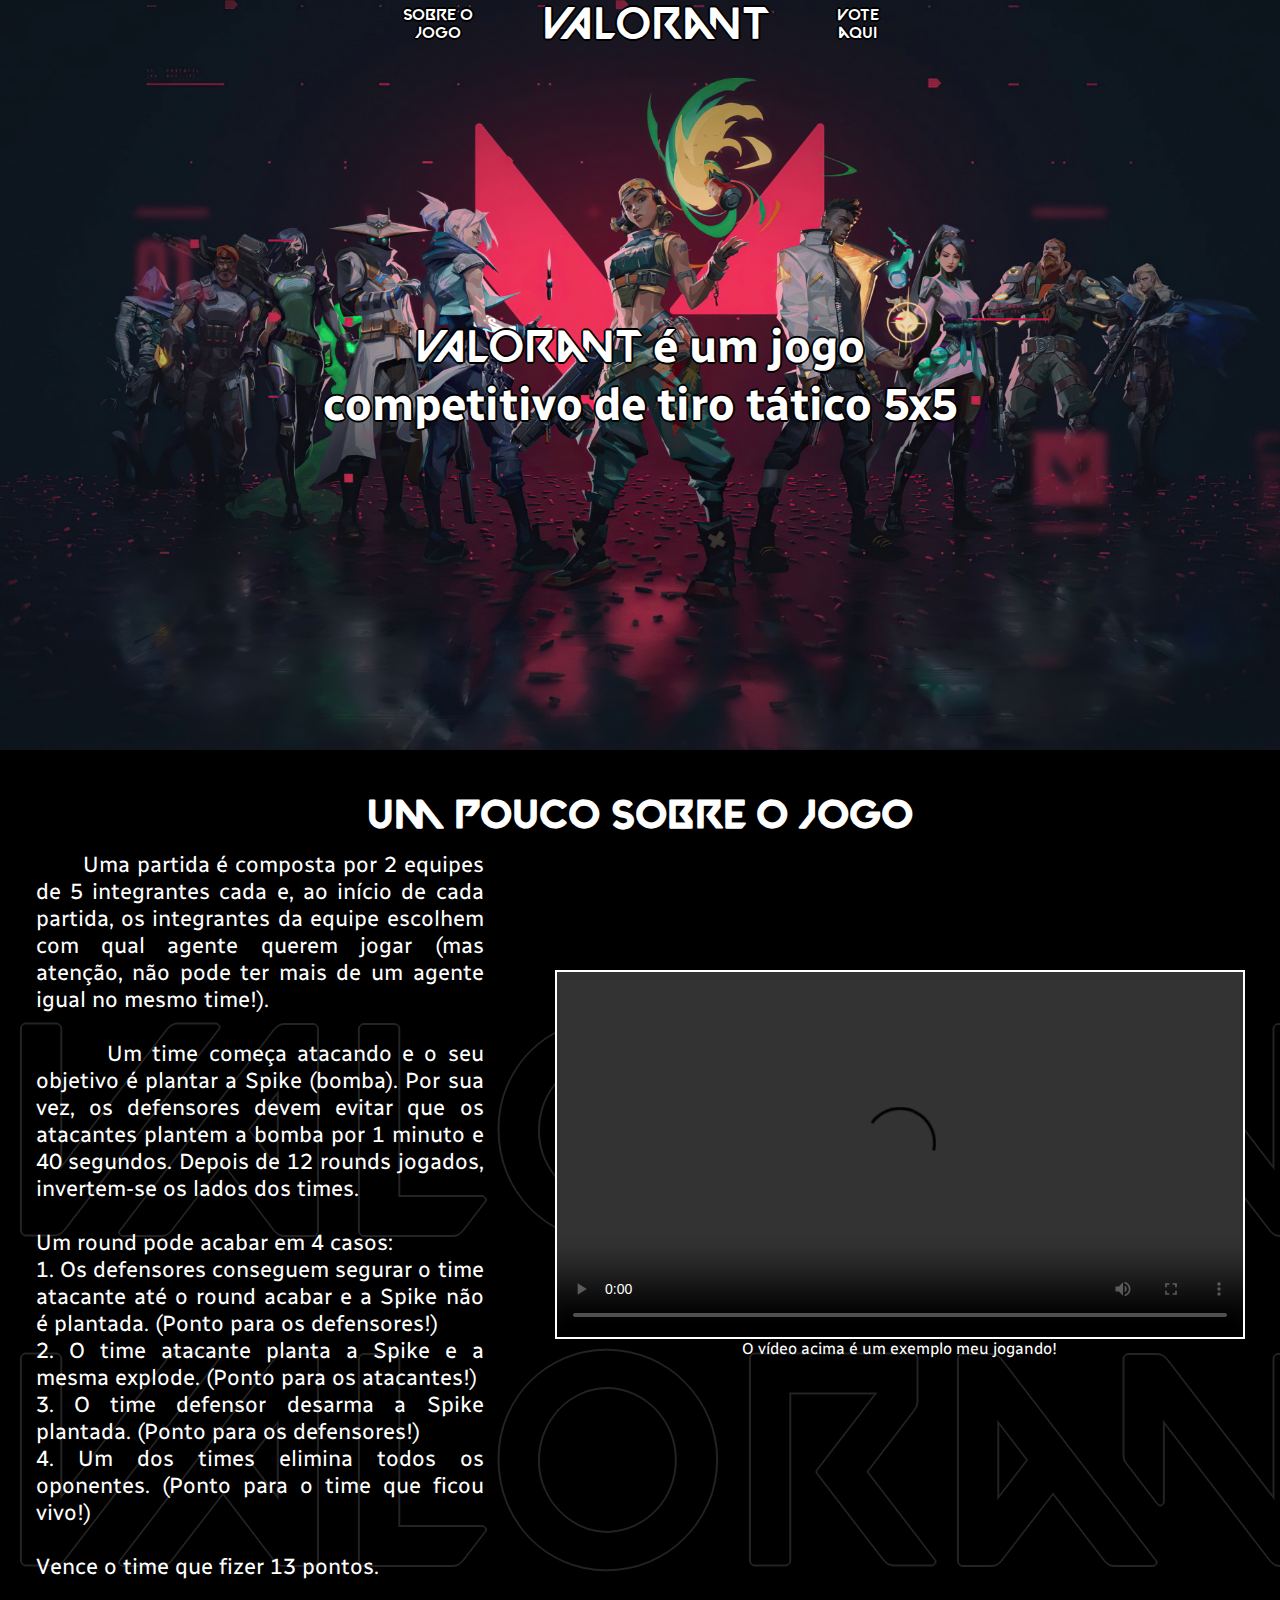
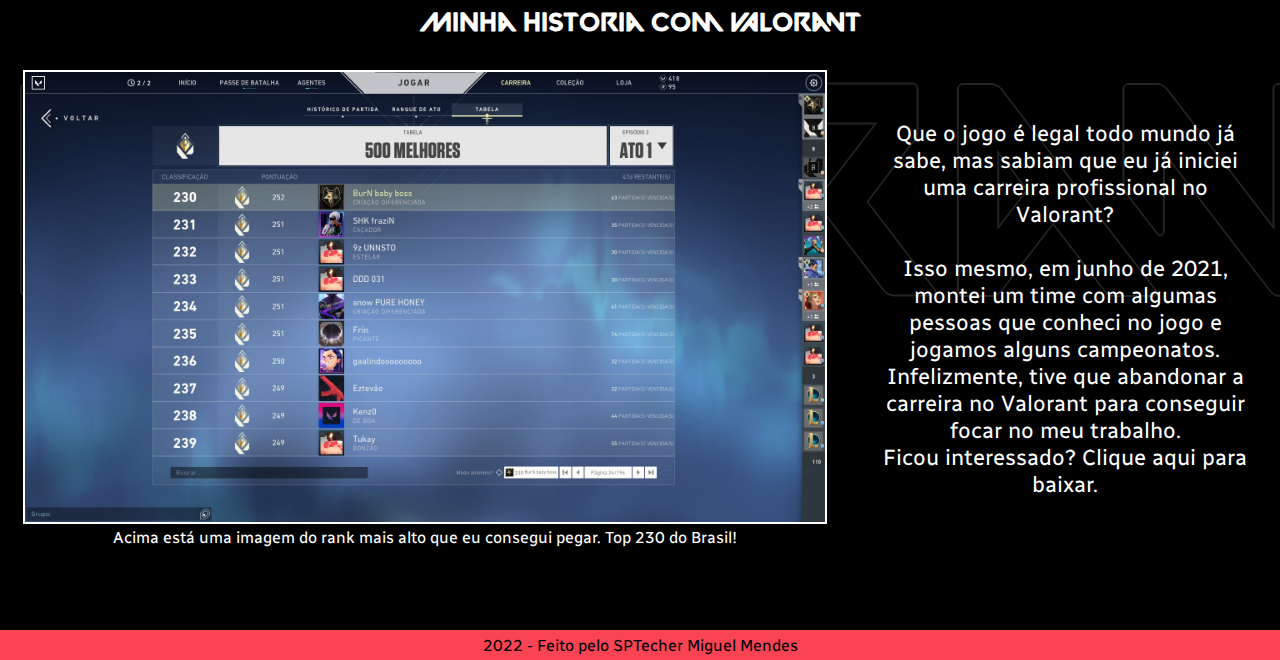
==== site/public/index.html @ ad55f5cf "Conexão com banco de dados para cadastro funcionando" ====
<!DOCTYPE html>
<html lang="en">
  <head>
    <meta charset="UTF-8" />
    <meta http-equiv="X-UA-Compatible" content="IE=edge" />
    <meta name="viewport" content="width=device-width, initial-scale=1.0" />
    <title>Projeto do Miguel</title>
    <link rel="stylesheet" href="style.css" />
    <link rel="icon" type="image/png" href="imagens/valorant-favicon.png" />
  </head>
  <body>
    <header>
      <div class="container_header">
        <a href="#sobre" class="item_lista">Sobre o jogo</a>
        <a href="index.html" class="icon_val">vALORaNT</a>
        <a href="escolha.html" class="item_lista">vote aqui</a>
      </div>
    </header>
    <div class="banner">
      <div class="container_banner">
        <h1>
          <span class="text_valo">vALORaNT</span> é um jogo competitivo de tiro
          tático 5x5
        </h1>
      </div>
    </div>
    <div class="sobre_o_jogo" id="sobre">
      <div class="fundo_val">
        <span class="fundo">vALORaNT</span>
        <span class="fundo">vALORaNT</span>
        <span class="fundo">vALORaNT</span>
      </div>
      <div class="container1">
        <h1>Um pouco sobre o jogo</h1>
      </div>
      <div class="container2">
        <div class="explicacao_jogo">
          <p>
            &nbsp;&nbsp;&nbsp;&nbsp;&nbsp;&nbsp;&nbsp;Uma partida é composta por
            2 equipes de 5 integrantes cada e, ao início de cada partida, os
            integrantes da equipe escolhem com qual agente querem jogar (mas
            atenção, não pode ter mais de um agente igual no mesmo time!).
          </p>
          <br />
          <p>
            &nbsp;&nbsp;&nbsp;&nbsp;&nbsp;&nbsp;&nbsp;Um time começa atacando e
            o seu objetivo é plantar a Spike (bomba). Por sua vez, os defensores
            devem evitar que os atacantes plantem a bomba por 1 minuto e 40
            segundos. Depois de 12 rounds jogados, invertem-se os lados dos
            times.
          </p>
          <br />
          <p>
            Um round pode acabar em 4 casos:
            <br />
            1. Os defensores conseguem segurar o time atacante até o round
            acabar e a Spike não é plantada. (Ponto para os defensores!)
            <br />
            2. O time atacante planta a Spike e a mesma explode. (Ponto para os
            atacantes!)
            <br />
            3. O time defensor desarma a Spike plantada. (Ponto para os
            defensores!)
            <br />
            4. Um dos times elimina todos os oponentes. (Ponto para o time que
            ficou vivo!)
          </p>
          <br />
          <p>Vence o time que fizer 13 pontos.</p>
        </div>
        <div class="video_highlight">
          <video src="videos/5k sem reload.mp4" controls loop>
            <script>
              document.getElementsByTagName("video")[0].volume = 0.3;
            </script>
          </video>
          <p>O vídeo acima é um exemplo meu jogando!</p>
        </div>
      </div>
      <div class="sobre_mim">
        <h1>Minha historia com vALORaNT</h1>
        <div class="container">
          <div class="div_textos">
            <p>
              Que o jogo é legal todo mundo já sabe, mas sabiam que eu já
              iniciei uma carreira profissional no Valorant?
            </p>
            <br />
            <p>
              Isso mesmo, em junho de 2021, montei um time com algumas pessoas
              que conheci no jogo e jogamos alguns campeonatos. Infelizmente,
              tive que abandonar a carreira no Valorant para conseguir focar no
              meu trabalho.
              <br>
              Ficou interessado? Clique <a href="https://playvalorant.com/" target="_blank">aqui</a> para baixar.
            </p>
          </div>
          <div class="div_top230">
            <img src="imagens/top230.jfif" class="img_top230" />
            <p>
              Acima está uma imagem do rank mais alto que eu consegui
              pegar. Top 230 do Brasil!
            </p>
          </div>
        </div>
      </div>
    </div>
    <div id="div_escolha_agentes"></div>
    <footer>
      <span>2022 - Feito pelo SPTecher Miguel Mendes</span>
    </footer>
  </body>
</html>
---- site/public/style.css ----
/* Globais */
@font-face {
  font-family: "VALORANT";
  src: url(fonts/Valorant_Font.ttf);
}

@font-face {
  font-family: "Radio_canada";
  src: url(fonts/Radio_Canada/RadioCanada-VariableFont_wdth\,wght.ttf);
}

html {
  scroll-behavior: smooth;
}

body {
  margin: 0;
  padding: 0;
  font-family: "Radio_canada";
}

h1 {
  margin: 0;
}

p {
  margin: 0;
  padding: 0;
}

/* width */
::-webkit-scrollbar {
  width: 5px;
  background-color: black;
}

/* Handle */
::-webkit-scrollbar-thumb {
  background: #fa4454;
}

/* Header */
header {
  display: flex;
  justify-content: center;
  background-color: #00000000;
  position: absolute;
  z-index: 3;
  width: 100%;
  height: 50px;
  /* border-bottom: #fa4454 2px solid; */
}

.container_header {
  width: 40%;
  display: flex;
  justify-content: space-evenly;
  align-items: center;
  text-align: center;
}

.container_header a {
  text-decoration: none;
  font-family: "VALORANT";
  text-shadow: 2px 0 0 #000, -2px 0 0 #000, 0 2px 0 #000, 0 -2px 0 #000,
    1px 1px #000, -1px -1px 0 #000, 1px -1px 0 #000, -1px 1px 0 #000;
}

.icon_val {
  font-family: "VALORANT";
  font-size: 45px;
  margin: 10px 50px;
  padding: 0;
  color: white;
  padding-top: 7px;
}

.icon_val:hover {
  color: #fa4454;
}

.item_lista {
  color: white;
}

.item_lista:hover {
  color: #fa4454;
}

/* Banner */
.banner {
  background-image: url("imagens/banner3.jpg");
  background-size: cover;
  background-position: center;
  height: 750px;
  display: flex;
  align-items: center;
  justify-content: center;
}

.container_banner {
  width: 50%;
  display: flex;
  justify-content: center;
}

.container_banner h1 {
  color: white;
  font-size: 45px;
  text-align: center;
  text-shadow: 2px 0 0 #000, -2px 0 0 #000, 0 2px 0 #000, 0 -2px 0 #000,
    1px 1px #000, -1px -1px 0 #000, 1px -1px 0 #000, -1px 1px 0 #000;
}

.text_valo {
  font-family: "VALORANT";
  font-weight: normal;
}

/* sobre o jogo */

.sobre_o_jogo {
  height: 1400px;
  background-color: #000;
  display: flex;
  flex-direction: column;
  position: relative;
  padding-bottom: 80px;
}

.sobre_o_jogo .fundo_val {
  position: absolute;
  height: 100%;
  z-index: 1;
  display: flex;
  flex-direction: column;
  justify-content: center;
}

.sobre_o_jogo .fundo_val .fundo {
  font-family: "VALORANT";
  font-size: 300px;
  color: black;
  text-shadow: 2px 0 0 #232323, -2px 0 0 #232323, 0 2px 0 #232323,
    0 -2px 0 #232323, 1px 1px #232323, -1px -1px 0 #232323, 1px -1px 0 #232323,
    -1px 1px 0 #232323;
}

.sobre_o_jogo .fundo2 {
  font-family: "VALORANT";
  font-size: 300px;
  color: black;
  position: absolute;
  bottom: 0;
  z-index: 1;
  text-shadow: 2px 0 0 #232323, -2px 0 0 #232323, 0 2px 0 #232323,
    0 -2px 0 #232323, 1px 1px #232323, -1px -1px 0 #232323, 1px -1px 0 #232323,
    -1px 1px 0 #232323;
}

.sobre_o_jogo h1 {
  color: white;
  font-family: "VALORANT";
  padding-top: 20px;
  font-size: 40px;
}

.sobre_o_jogo .container1 {
  display: flex;
  justify-content: center;
  align-items: flex-end;
  width: 100%;
  height: 90px;
  /* border: 1px solid purple; */
  z-index: 3;
}

.sobre_o_jogo .container2 {
  width: 100%;
  display: flex;
  justify-content: space-around;
  /* border: 1px solid yellow; */
  height: 750px;
  z-index: 3;
}

.sobre_o_jogo .explicacao_jogo {
  width: 35%;
  /* border: 1px solid white; */
  font-size: 22px;
  color: white;
  text-align: justify;
  display: flex;
  flex-direction: column;
  justify-content: center;
}

.sobre_o_jogo .video_highlight {
  width: 690px;
  height: 388px;
  color: white;
  text-align: center;
  margin: 130px 0;
  display: flex;
  flex-direction: column;
  justify-content: center;
}

.video_highlight video {
  height: 100%;
  cursor: pointer;
  border: 2px solid white;
}

.sobre_mim {
  color: white;
  z-index: 3;
}

.sobre_mim .container {
  display: flex;
  flex-direction: row-reverse;
  justify-content: space-around;
}

.sobre_mim .container .div_textos {
  width: 30%;
  font-size: 22px;
  text-align: center;
  display: flex;
  flex-direction: column;
  justify-content: center;
}

.div_textos a{
    text-decoration: none;
    color: white;
}

.div_textos a:hover{
    color: #f73243;
}

.sobre_mim h1 {
  font-size: 26px;
  text-align: center;
  margin-bottom: 30px;
}

.div_top230 {
  text-align: center;
}

.img_top230 {
  border: 2px white solid;
  width: 800px;
}

/* Escolha seu agente */
body {
  background-size: cover;
  background-position: center;
  background-repeat: no-repeat;
}

.alert {
  width: 700px;
  height: 400px;
  background-color: whitesmoke;
  border: 3px solid #f73243;
  color: #f73243;
  border-radius: 10px;
  position: absolute;
  top: 50%;
  left: 50%;
  transform: translate(-50%, -50%);
  font-size: 40px;
  display: flex;
  flex-direction: column;
  justify-content: center;
  align-items: center;
  visibility: hidden;
  z-index: 1;
}

.alert a {
  margin-top: 50px;
  height: 50px;
  background-color: #f73243;
  color: white;
  height: 60px;
  width: 200px;
  display: flex;
  justify-content: center;
  align-items: center;
  text-decoration: none;
  border-radius: 15px;
}

.alert a:hover {
  transition: 0.5s;
  width: 225px;
}

.container_select {
  display: flex;
  justify-content: flex-end;
}

.select_mapas {
  margin: 50px 16px 0 0;
  padding: 12px;
  background-color: black;
  border-radius: 0 10px 0 10px;
  font-size: 16px;
  color: white;
  /* text-shadow: 1px 0 0 white, -1px 0 0 white, 0 1px 0 white, 0 -1px 0 white, 1px 1px white, -1px -1px 0 white, 1px -1px 0 white, -1px 1px 0 white; */
}

.select_mapas select {
  background-color: black;
  border: 2px solid white;
  color: white;
  border-radius: 10px;
  text-align: center;
  font-size: 12px;
}

.container_mais_votados {
  display: flex;
}

.mais_votados {
  height: 224px;
  width: 350px;
  background-color: #00000073;
  margin-left: 12px;
  display: flex;
  flex-direction: column;
  justify-content: center;
  color: white;
  border-radius: 5px;
}

.mais_votados h1 {
  font-size: 20px;
  text-align: center;
}

.mais_votados div {
  display: flex;
  align-items: center;
}

.mais_votados div h2 {
  font-size: 36px;
}

.primeiro_lugar {
  height: 100px;
  /* border: 1px solid yellow; */
}

.segundo_lugar {
  height: 50px;
  /* border: 1px solid purple; */
}

.terceiro_lugar {
  height: 50px;
  /* border: 1px solid red; */
}

.selecionar_agentes {
  height: 400px;
  display: flex;
  flex-direction: column;
  justify-content: end;
}

.info_agentes {
  height: 100px;
  width: 40%;
  padding-left: 12px;
  font-family: "VALORANT";
  color: white;
  text-shadow: 2px 0 0 #000, -2px 0 0 #000, 0 2px 0 #000, 0 -2px 0 #000,
    1px 1px #000, -1px -1px 0 #000, 1px -1px 0 #000, -1px 1px 0 #000;
  /* border: 1px solid yellow; */
}

.info_agentes p {
  font-family: "Radio_canada";
}

.info_agentes span {
  font-family: "Radio_canada";
}

.btn_confirmar {
  width: 150px;
  height: 50px;
  border: 2px solid black;
  border-radius: 5px;
  color: white;
  background-color: black;
  font-size: 24px;
  margin: 0 auto 20px;
  font-weight: 600;
}

.btn_confirmar:hover {
  background-color: #f73243;
  cursor: pointer;
  font-size: 24px;
  margin: 0 auto 20px;
  font-weight: 600;
}

.agente {
  width: 70px;
  height: 70px;
  background-color: transparent;
  cursor: pointer;
  border-radius: 5px;
}

.agente:focus {
  border: 3px solid rgb(247, 50, 67);
}

.agente:hover {
  border: 3px solid #fa4454;
}

.div_agentes {
  width: 100%;
  height: 120px;
  display: flex;
  justify-content: space-evenly;
  align-items: center;
}

.agente_selecionado {
  position: absolute;
  top: 30%;
  right: 370px;
  transform: translateY(-30%);
  /* border: 1px solid yellow; */
  height: 450px;
  width: 300px;
}

.agente_selecionado img {
  max-width: 100%;
}

footer {
  background-color: #fa4454;
  height: 30px;
  display: flex;
  justify-content: center;
  align-items: center;
}
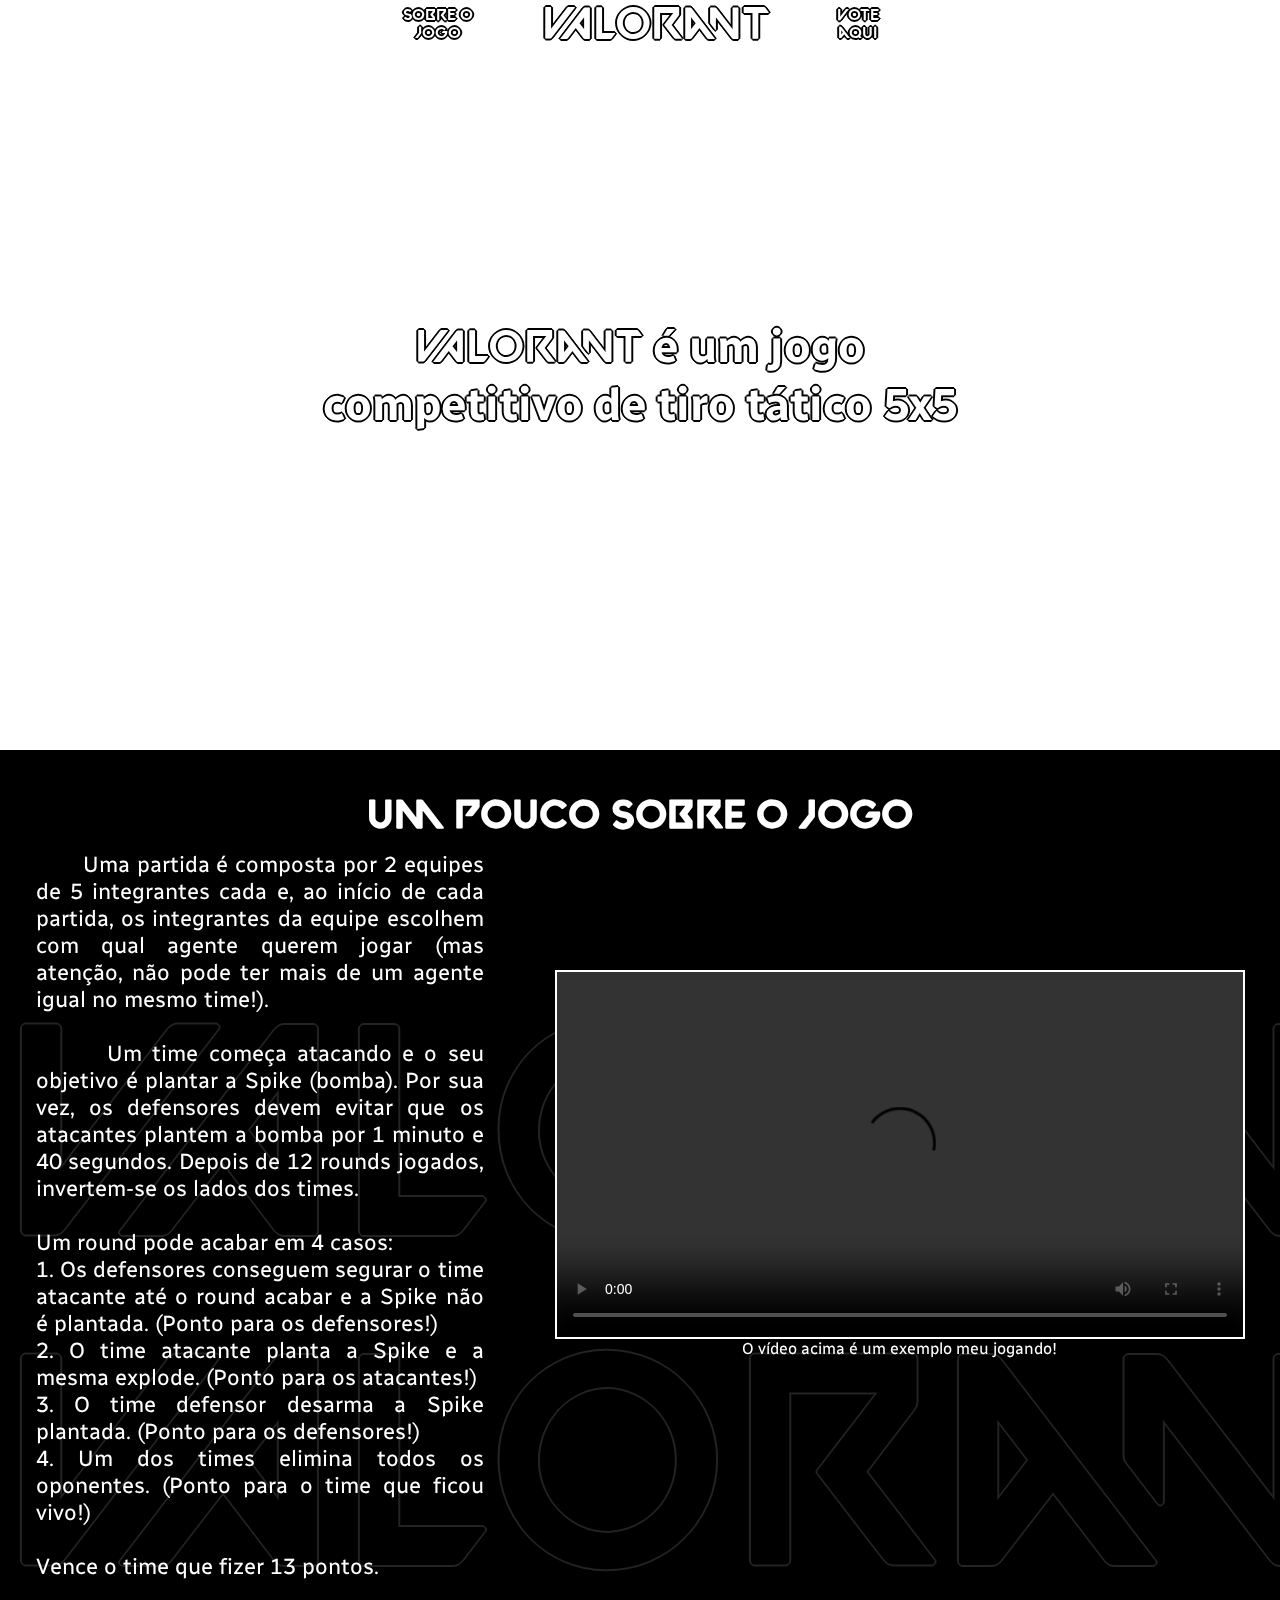
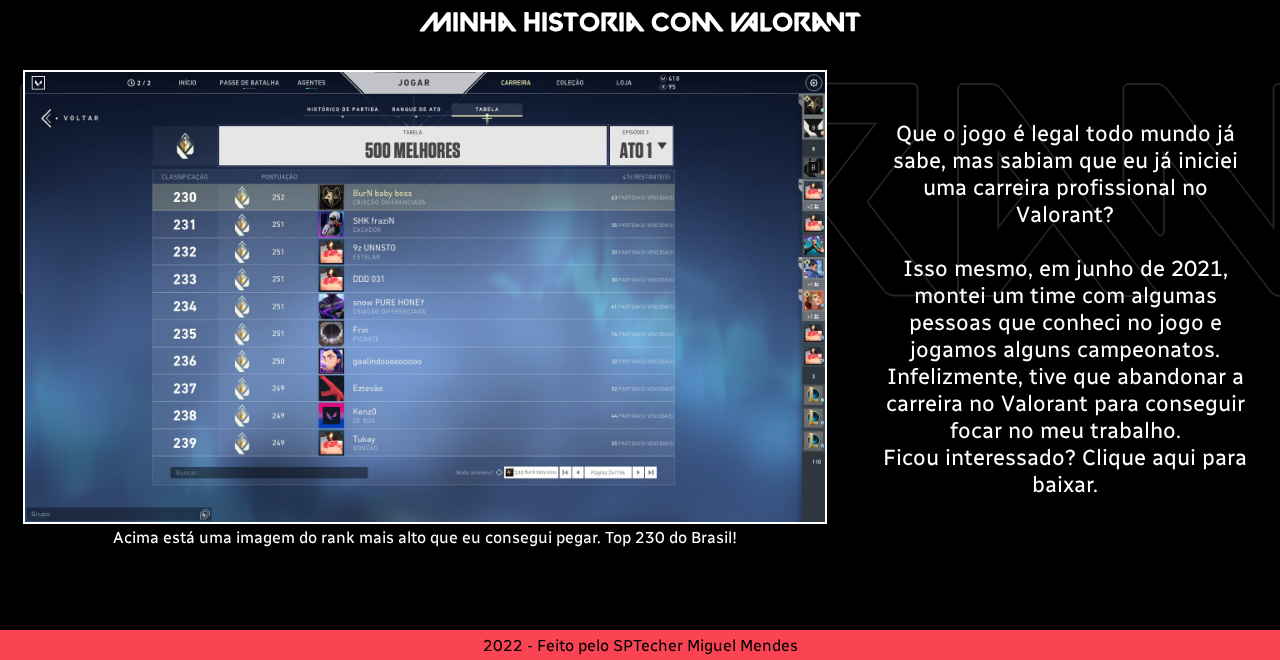
==== commit e9ba05a9: "Alteração do vídeo de BG da página inicial" ====
--- a/site/public/index.html
+++ b/site/public/index.html
@@ -17,6 +17,9 @@
       </div>
     </header>
     <div class="banner">
+      <video autoplay muted loop id="videoBG">
+        <source src="videos/1080p.mp4" type="video/mp4">
+      </video>
       <div class="container_banner">
         <h1>
           <span class="text_valo">vALORaNT</span> é um jogo competitivo de tiro
--- a/site/public/style.css
+++ b/site/public/style.css
@@ -89,13 +89,22 @@
 
 /* Banner */
 .banner {
-  background-image: url("imagens/banner3.jpg");
+  /* background-image: url("imagens/banner3.jpg");
   background-size: cover;
-  background-position: center;
+  background-position: center; */
   height: 750px;
   display: flex;
   align-items: center;
   justify-content: center;
+}
+
+#videoBG{
+  position: fixed;
+  right: 0;
+  top: 0;
+  min-width: 100%;
+  min-height: 100%;
+  z-index: -1;
 }
 
 .container_banner {
@@ -265,8 +274,8 @@
 
 .alert {
   width: 700px;
-  height: 400px;
-  background-color: whitesmoke;
+  height: 200px;
+  background-color: black;
   border: 3px solid #f73243;
   color: #f73243;
   border-radius: 10px;
@@ -286,7 +295,7 @@
 .alert a {
   margin-top: 50px;
   height: 50px;
-  background-color: #f73243;
+  background-color: #fa4454;
   color: white;
   height: 60px;
   width: 200px;
@@ -298,8 +307,7 @@
 }
 
 .alert a:hover {
-  transition: 0.5s;
-  width: 225px;
+  background-color: #f73243;
 }
 
 .container_select {
@@ -333,7 +341,7 @@
 .mais_votados {
   height: 224px;
   width: 350px;
-  background-color: #00000073;
+  background-color: #000000c1;
   margin-left: 12px;
   display: flex;
   flex-direction: column;
@@ -343,7 +351,7 @@
 }
 
 .mais_votados h1 {
-  font-size: 20px;
+  font-size: 28px;
   text-align: center;
 }
 
@@ -358,17 +366,47 @@
 
 .primeiro_lugar {
   height: 100px;
+  font-size: 36px;
+  font-weight: 600;
+  background-image: linear-gradient(
+	to right,
+	#f6e27a 0,
+    #cb9b51 22%, 
+	#f6e27a 45%,
+	#f6f2c0 50%,
+	#f6e27a 55%,
+	#cb9b51 78%,
+	#f6e27a 100%
+	);
+   color:transparent;
+   -webkit-background-clip:text;
   /* border: 1px solid yellow; */
 }
+
 
 .segundo_lugar {
   height: 50px;
   /* border: 1px solid purple; */
+  font-size: 24px;
+  background:linear-gradient(#262626,#c9c9c9,#262626);
+  -webkit-background-clip: text;
+  color:transparent;
+  font-weight: 600;
 }
 
 .terceiro_lugar {
   height: 50px;
   /* border: 1px solid red; */
+  font-size: 24px;
+  font-weight: 600;
+  background:linear-gradient(#ff9f3f,#814b15,#de9851);
+  -webkit-background-clip: text;
+  color:transparent;
+}
+
+.primeiro_lugar, .segundo_lugar, .terceiro_lugar{
+    display: flex;
+    justify-content: space-between;
 }
 
 .selecionar_agentes {
@@ -461,4 +499,5 @@
   display: flex;
   justify-content: center;
   align-items: center;
-}
+  z-index: 1;
+}
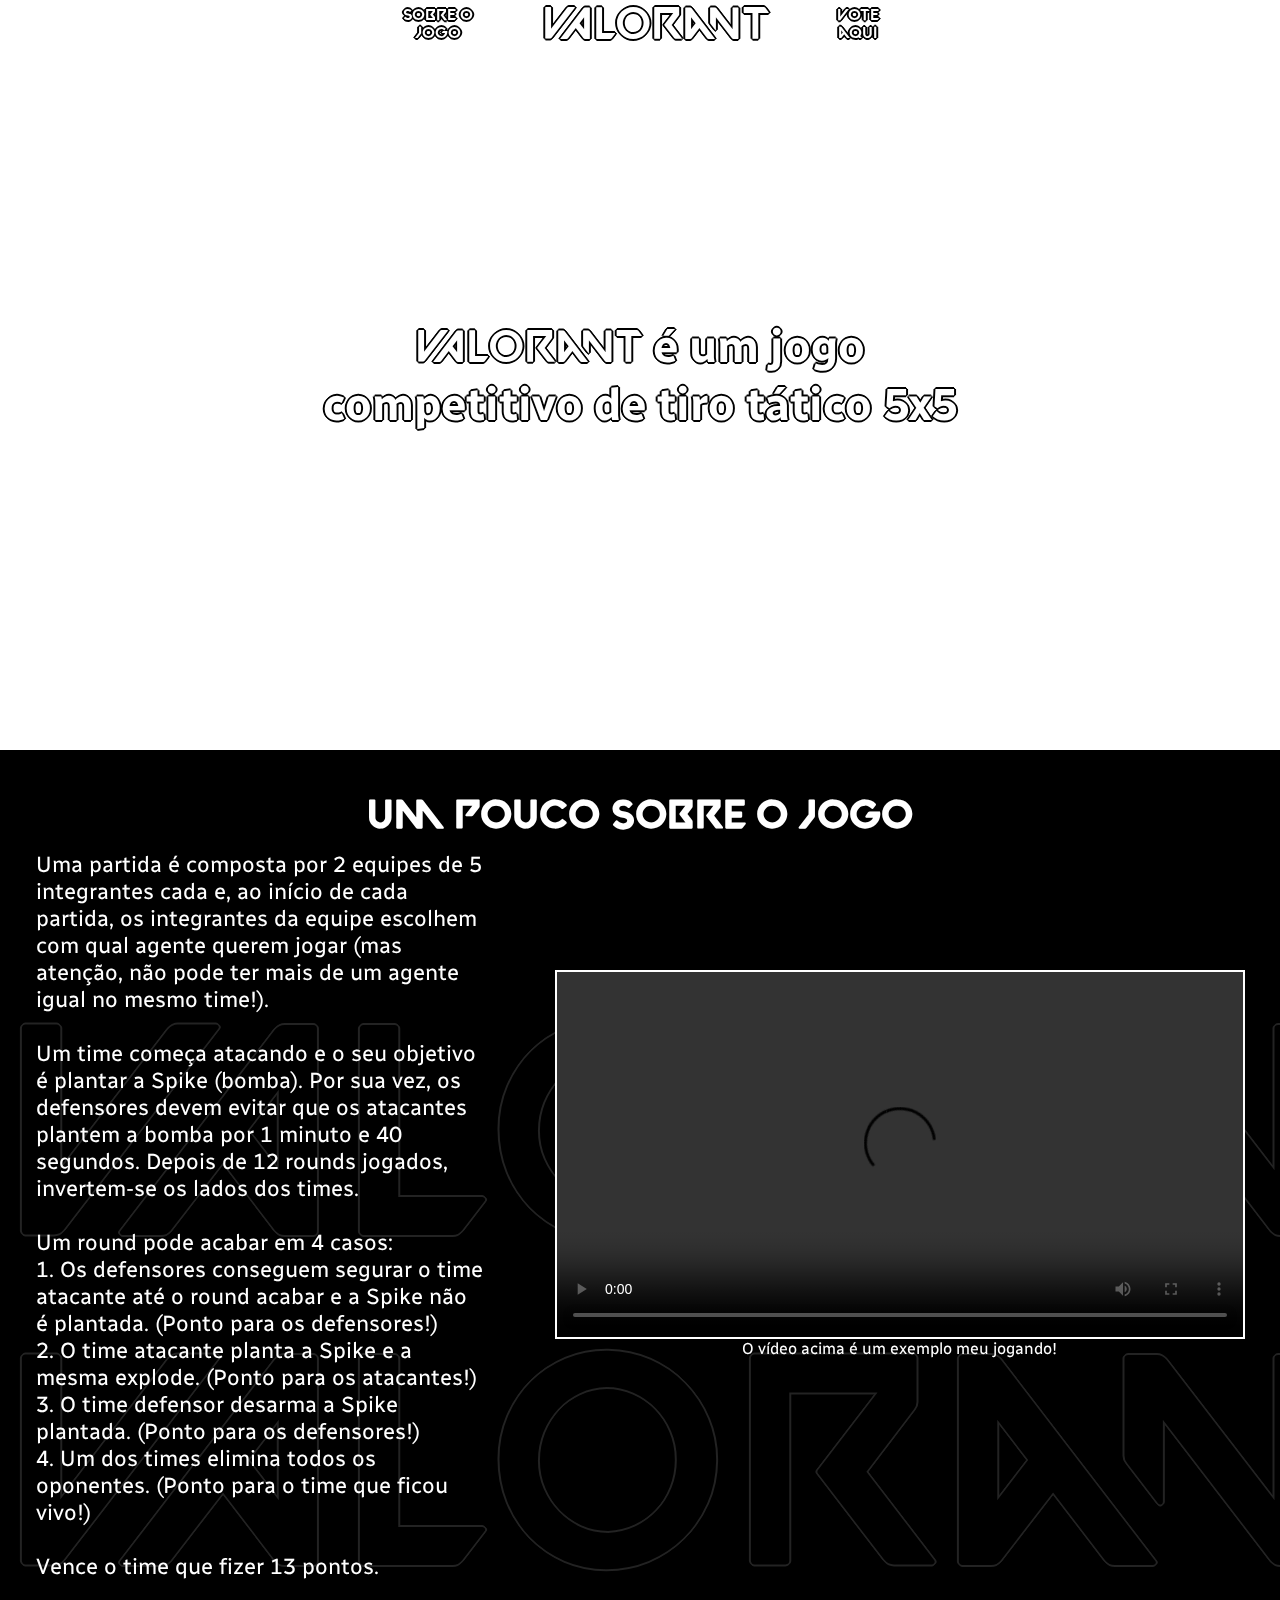
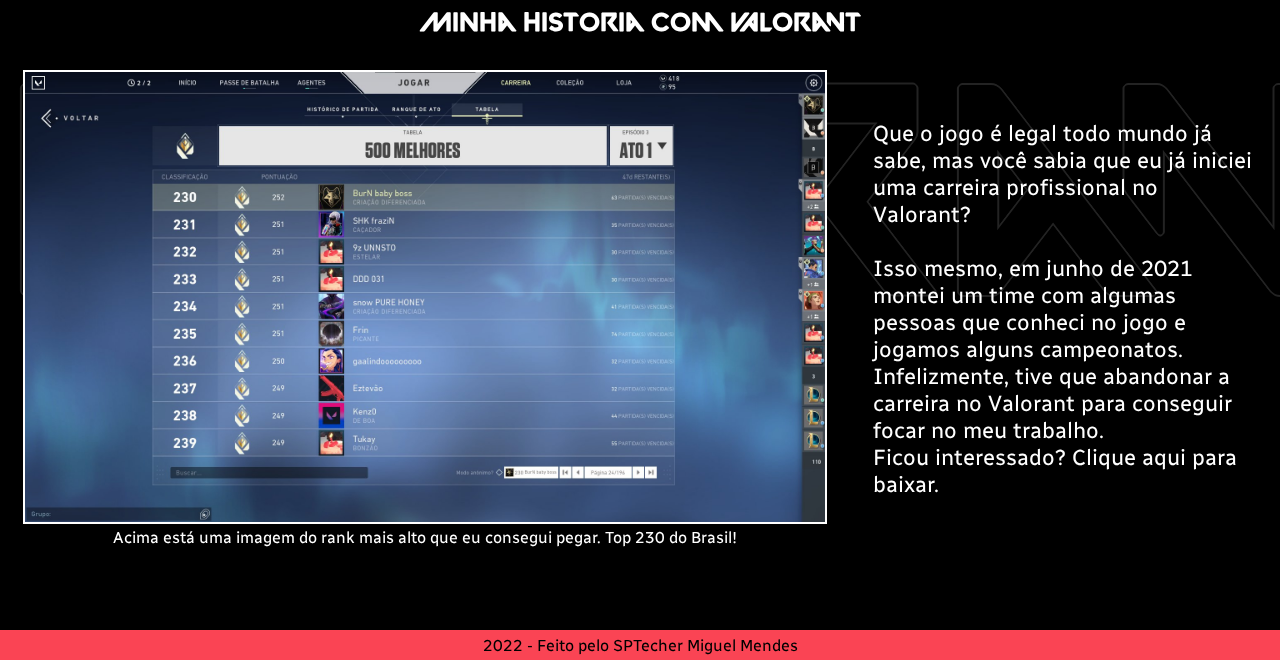
==== commit dd97336d: "Atualizações visuais do site" ====
--- a/site/public/index.html
+++ b/site/public/index.html
@@ -39,14 +39,14 @@
       <div class="container2">
         <div class="explicacao_jogo">
           <p>
-            &nbsp;&nbsp;&nbsp;&nbsp;&nbsp;&nbsp;&nbsp;Uma partida é composta por
+            Uma partida é composta por
             2 equipes de 5 integrantes cada e, ao início de cada partida, os
             integrantes da equipe escolhem com qual agente querem jogar (mas
             atenção, não pode ter mais de um agente igual no mesmo time!).
           </p>
           <br />
           <p>
-            &nbsp;&nbsp;&nbsp;&nbsp;&nbsp;&nbsp;&nbsp;Um time começa atacando e
+            Um time começa atacando e
             o seu objetivo é plantar a Spike (bomba). Por sua vez, os defensores
             devem evitar que os atacantes plantem a bomba por 1 minuto e 40
             segundos. Depois de 12 rounds jogados, invertem-se os lados dos
@@ -85,12 +85,12 @@
         <div class="container">
           <div class="div_textos">
             <p>
-              Que o jogo é legal todo mundo já sabe, mas sabiam que eu já
+              Que o jogo é legal todo mundo já sabe, mas você sabia que eu já
               iniciei uma carreira profissional no Valorant?
             </p>
             <br />
             <p>
-              Isso mesmo, em junho de 2021, montei um time com algumas pessoas
+              Isso mesmo, em junho de 2021 montei um time com algumas pessoas
               que conheci no jogo e jogamos alguns campeonatos. Infelizmente,
               tive que abandonar a carreira no Valorant para conseguir focar no
               meu trabalho.
--- a/site/public/style.css
+++ b/site/public/style.css
@@ -198,7 +198,7 @@
   /* border: 1px solid white; */
   font-size: 22px;
   color: white;
-  text-align: justify;
+  text-align: left;
   display: flex;
   flex-direction: column;
   justify-content: center;
@@ -235,7 +235,7 @@
 .sobre_mim .container .div_textos {
   width: 30%;
   font-size: 22px;
-  text-align: center;
+  text-align: left;
   display: flex;
   flex-direction: column;
   justify-content: center;
@@ -341,13 +341,14 @@
 .mais_votados {
   height: 224px;
   width: 350px;
-  background-color: #000000c1;
+  background-color: #000000be;
   margin-left: 12px;
-  display: flex;
-  flex-direction: column;
-  justify-content: center;
-  color: white;
-  border-radius: 5px;
+  padding: 8px;
+  display: flex;
+  flex-direction: column;
+  justify-content: center;
+  color: white;
+  border-radius: 10px;
 }
 
 .mais_votados h1 {
@@ -358,6 +359,7 @@
 .mais_votados div {
   display: flex;
   align-items: center;
+  padding: 0 5px;
 }
 
 .mais_votados div h2 {
@@ -458,7 +460,8 @@
 .agente {
   width: 70px;
   height: 70px;
-  background-color: transparent;
+  background-color: rgba(255, 255, 255, 0.232);
+  background-size: contain;
   cursor: pointer;
   border-radius: 5px;
 }
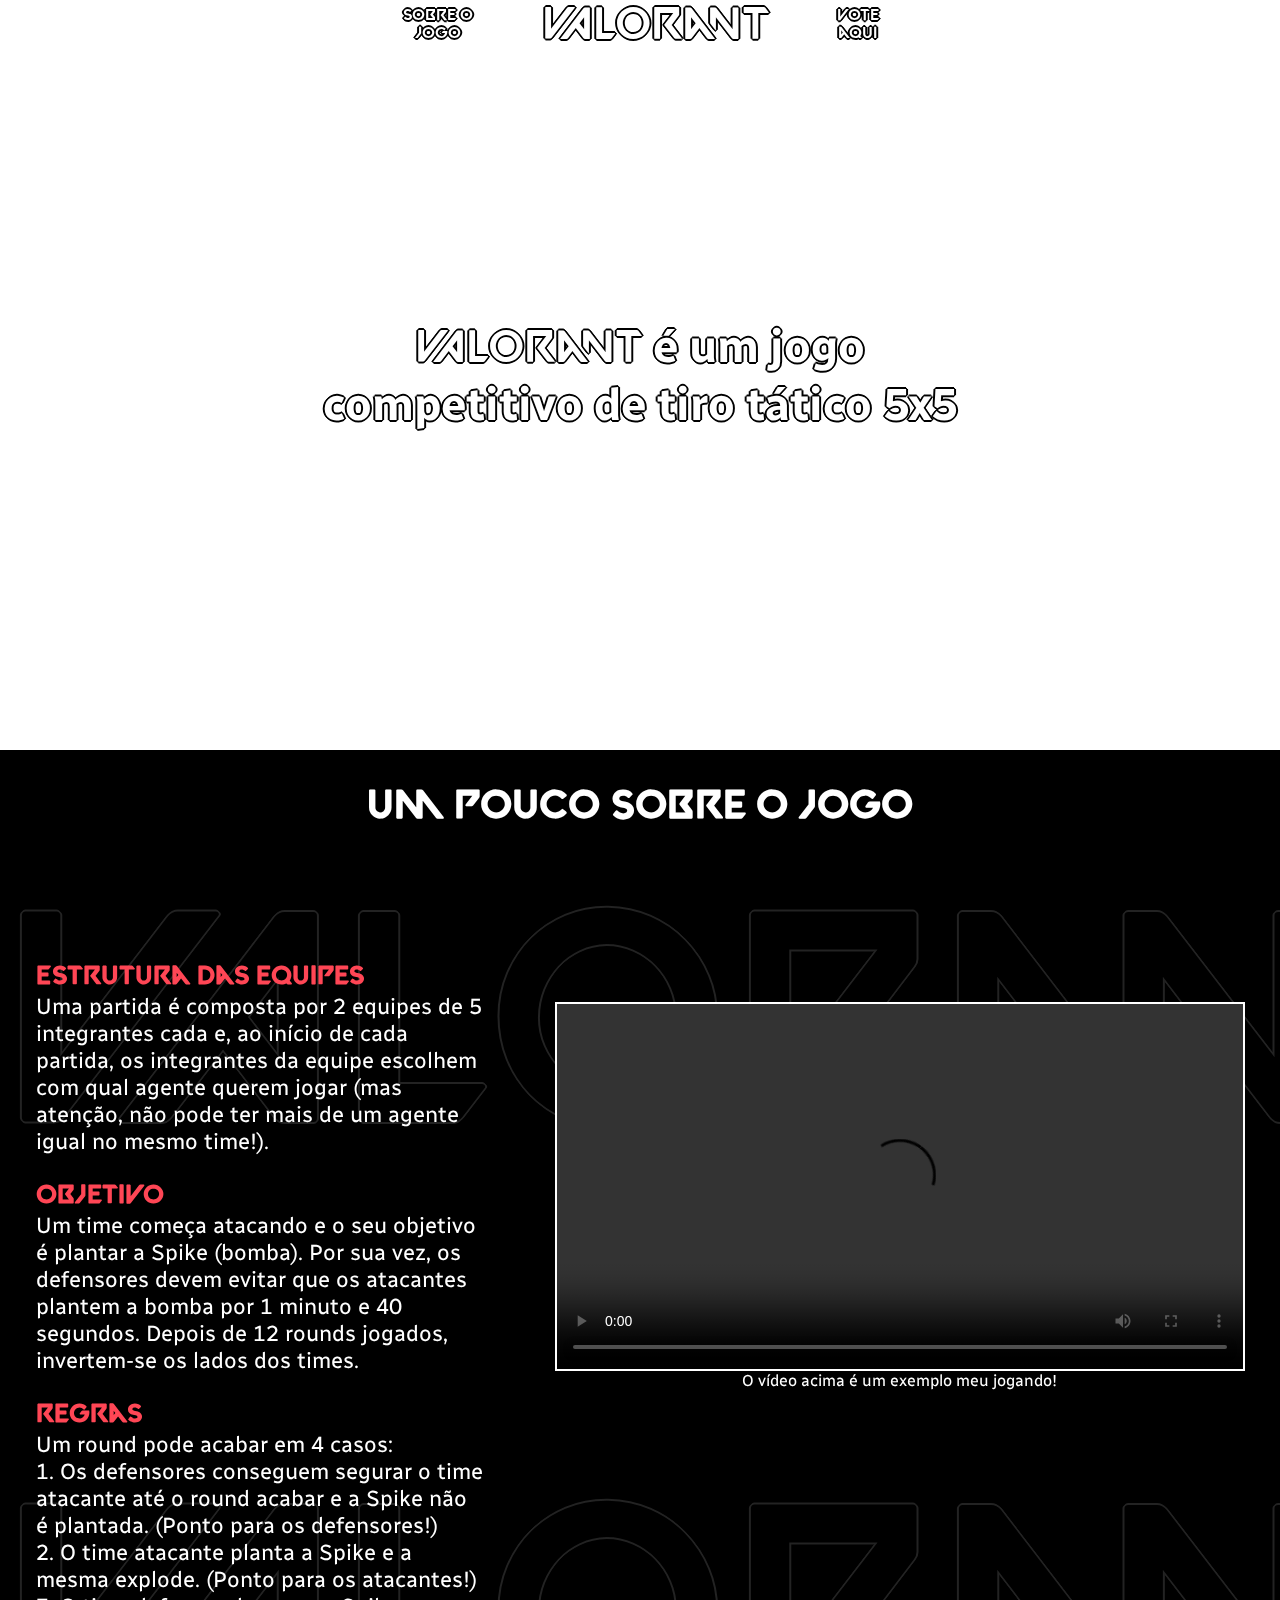
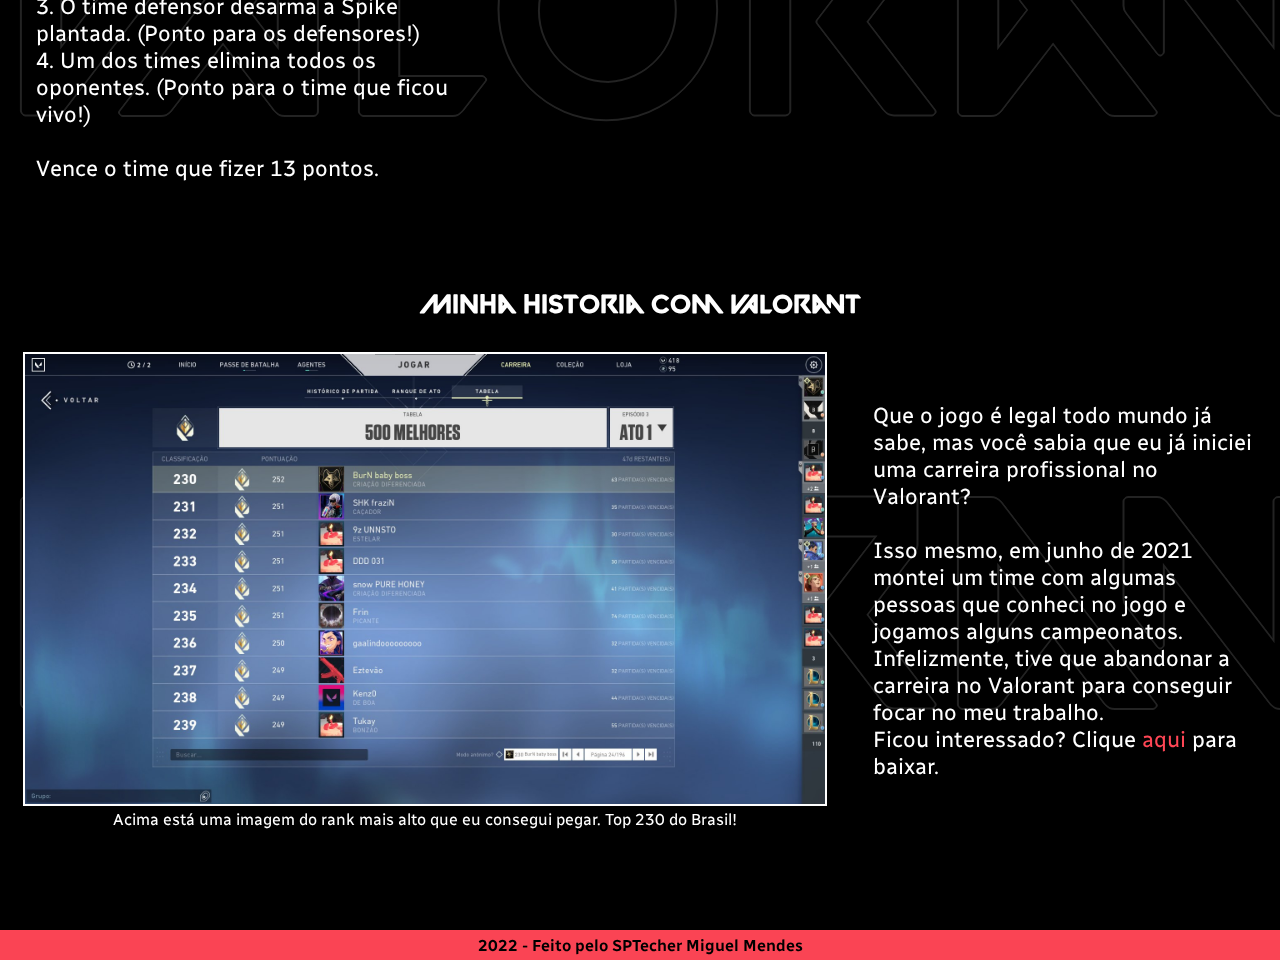
==== commit ac418aec: "Correção visual de acordo com Feedback do prof Caio" ====
--- a/site/public/index.html
+++ b/site/public/index.html
@@ -38,6 +38,7 @@
       </div>
       <div class="container2">
         <div class="explicacao_jogo">
+          <h2>Estrutura das equipes</h2>
           <p>
             Uma partida é composta por
             2 equipes de 5 integrantes cada e, ao início de cada partida, os
@@ -45,6 +46,7 @@
             atenção, não pode ter mais de um agente igual no mesmo time!).
           </p>
           <br />
+          <h2>Objetivo</h2>
           <p>
             Um time começa atacando e
             o seu objetivo é plantar a Spike (bomba). Por sua vez, os defensores
@@ -53,6 +55,7 @@
             times.
           </p>
           <br />
+          <h2>Regras</h2>
           <p>
             Um round pode acabar em 4 casos:
             <br />
--- a/site/public/style.css
+++ b/site/public/style.css
@@ -129,7 +129,7 @@
 /* sobre o jogo */
 
 .sobre_o_jogo {
-  height: 1400px;
+  height: 1700px;
   background-color: #000;
   display: flex;
   flex-direction: column;
@@ -143,7 +143,7 @@
   z-index: 1;
   display: flex;
   flex-direction: column;
-  justify-content: center;
+  justify-content: space-around;
 }
 
 .sobre_o_jogo .fundo_val .fundo {
@@ -175,10 +175,8 @@
 }
 
 .sobre_o_jogo .container1 {
-  display: flex;
-  justify-content: center;
-  align-items: flex-end;
-  width: 100%;
+  text-align: center;
+  padding: 16px;
   height: 90px;
   /* border: 1px solid purple; */
   z-index: 3;
@@ -189,7 +187,7 @@
   display: flex;
   justify-content: space-around;
   /* border: 1px solid yellow; */
-  height: 750px;
+  height: 1000px;
   z-index: 3;
 }
 
@@ -204,6 +202,13 @@
   justify-content: center;
 }
 
+.explicacao_jogo h2{
+  font-family: 'VALORANT';
+  color: #ff4655;
+  margin: 0;
+  font-size: 26px;
+}
+
 .sobre_o_jogo .video_highlight {
   width: 690px;
   height: 388px;
@@ -243,11 +248,7 @@
 
 .div_textos a{
     text-decoration: none;
-    color: white;
-}
-
-.div_textos a:hover{
-    color: #f73243;
+    color: #ff4655;
 }
 
 .sobre_mim h1 {
@@ -276,8 +277,8 @@
   width: 700px;
   height: 200px;
   background-color: black;
-  border: 3px solid #f73243;
-  color: #f73243;
+  border: 3px solid #ff4655;
+  color: #ff4655;
   border-radius: 10px;
   position: absolute;
   top: 50%;
@@ -307,7 +308,7 @@
 }
 
 .alert a:hover {
-  background-color: #f73243;
+  background-color: #ff4655;
 }
 
 .container_select {
@@ -316,11 +317,11 @@
 }
 
 .select_mapas {
-  margin: 50px 16px 0 0;
+  margin: 50px 24px 0 0;
   padding: 12px;
   background-color: black;
   border-radius: 0 10px 0 10px;
-  font-size: 16px;
+  font-size: 20px;
   color: white;
   /* text-shadow: 1px 0 0 white, -1px 0 0 white, 0 1px 0 white, 0 -1px 0 white, 1px 1px white, -1px -1px 0 white, 1px -1px 0 white, -1px 1px 0 white; */
 }
@@ -331,7 +332,7 @@
   color: white;
   border-radius: 10px;
   text-align: center;
-  font-size: 12px;
+  font-size: 16px;
 }
 
 .container_mais_votados {
@@ -349,6 +350,7 @@
   justify-content: center;
   color: white;
   border-radius: 10px;
+  border: 1px solid #000;
 }
 
 .mais_votados h1 {
@@ -412,7 +414,7 @@
 }
 
 .selecionar_agentes {
-  height: 400px;
+  height: 350px;
   display: flex;
   flex-direction: column;
   justify-content: end;
@@ -420,10 +422,14 @@
 
 .info_agentes {
   height: 100px;
-  width: 40%;
-  padding-left: 12px;
-  font-family: "VALORANT";
-  color: white;
+  max-width: 35%;
+  margin-left: 12px;
+  font-family: "VALORANT";
+  color: white;
+  background: linear-gradient(45deg, black, transparent);
+  padding: 10px;
+  border-radius: 5px;
+  overflow: hidden;
   text-shadow: 2px 0 0 #000, -2px 0 0 #000, 0 2px 0 #000, 0 -2px 0 #000,
     1px 1px #000, -1px -1px 0 #000, 1px -1px 0 #000, -1px 1px 0 #000;
   /* border: 1px solid yellow; */
@@ -440,21 +446,22 @@
 .btn_confirmar {
   width: 150px;
   height: 50px;
-  border: 2px solid black;
+  border: 2px solid #000;
   border-radius: 5px;
-  color: white;
-  background-color: black;
+  color: #000;
+  background-color: #ece8e1;
   font-size: 24px;
   margin: 0 auto 20px;
   font-weight: 600;
+  position: absolute;
+  right: 24px;
+  bottom: 175px;
 }
 
 .btn_confirmar:hover {
-  background-color: #f73243;
+  background-color: #ff4655;
+  transition: 0.5s;
   cursor: pointer;
-  font-size: 24px;
-  margin: 0 auto 20px;
-  font-weight: 600;
 }
 
 .agente {
@@ -468,6 +475,7 @@
 
 .agente:focus {
   border: 3px solid rgb(247, 50, 67);
+  background-color: rgba(255, 255, 255, 0.5);
 }
 
 .agente:hover {
@@ -489,7 +497,7 @@
   transform: translateY(-30%);
   /* border: 1px solid yellow; */
   height: 450px;
-  width: 300px;
+  width: 315px;
 }
 
 .agente_selecionado img {
@@ -499,6 +507,7 @@
 footer {
   background-color: #fa4454;
   height: 30px;
+  font-weight: 600;
   display: flex;
   justify-content: center;
   align-items: center;
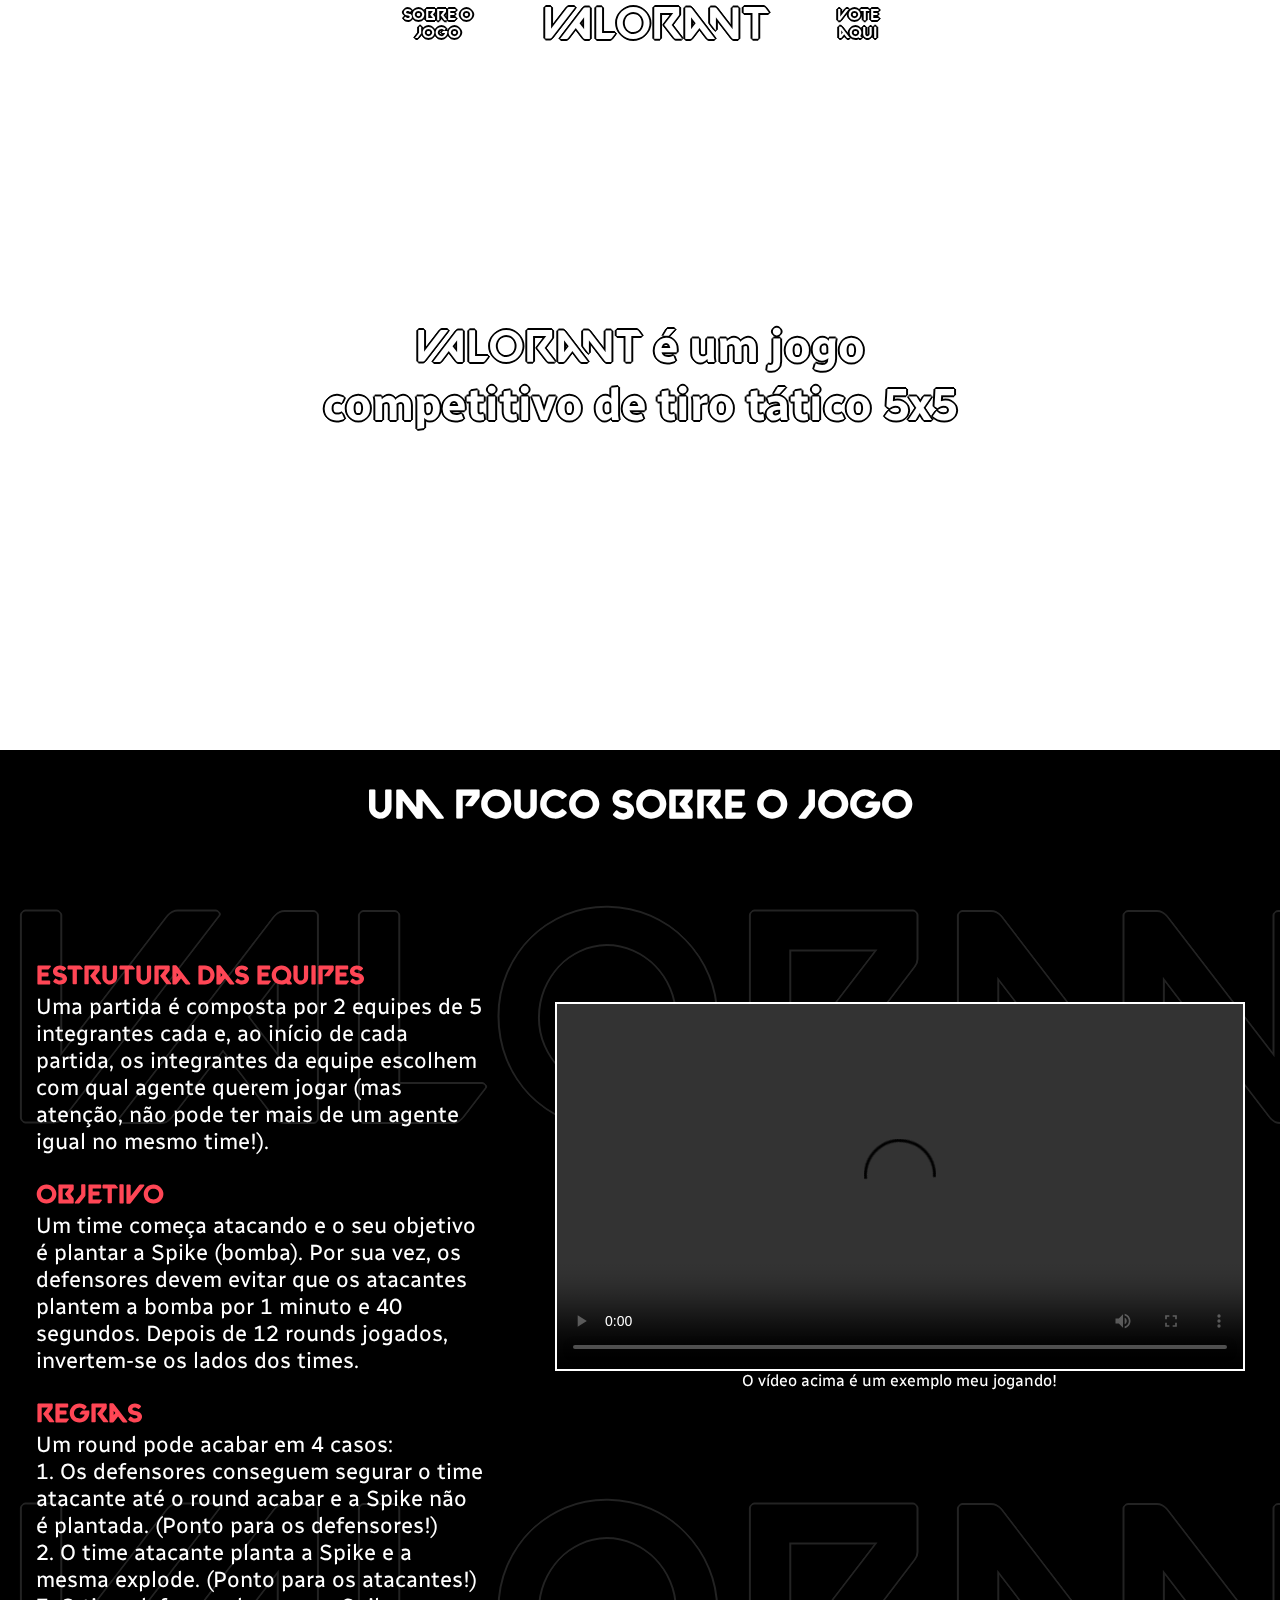
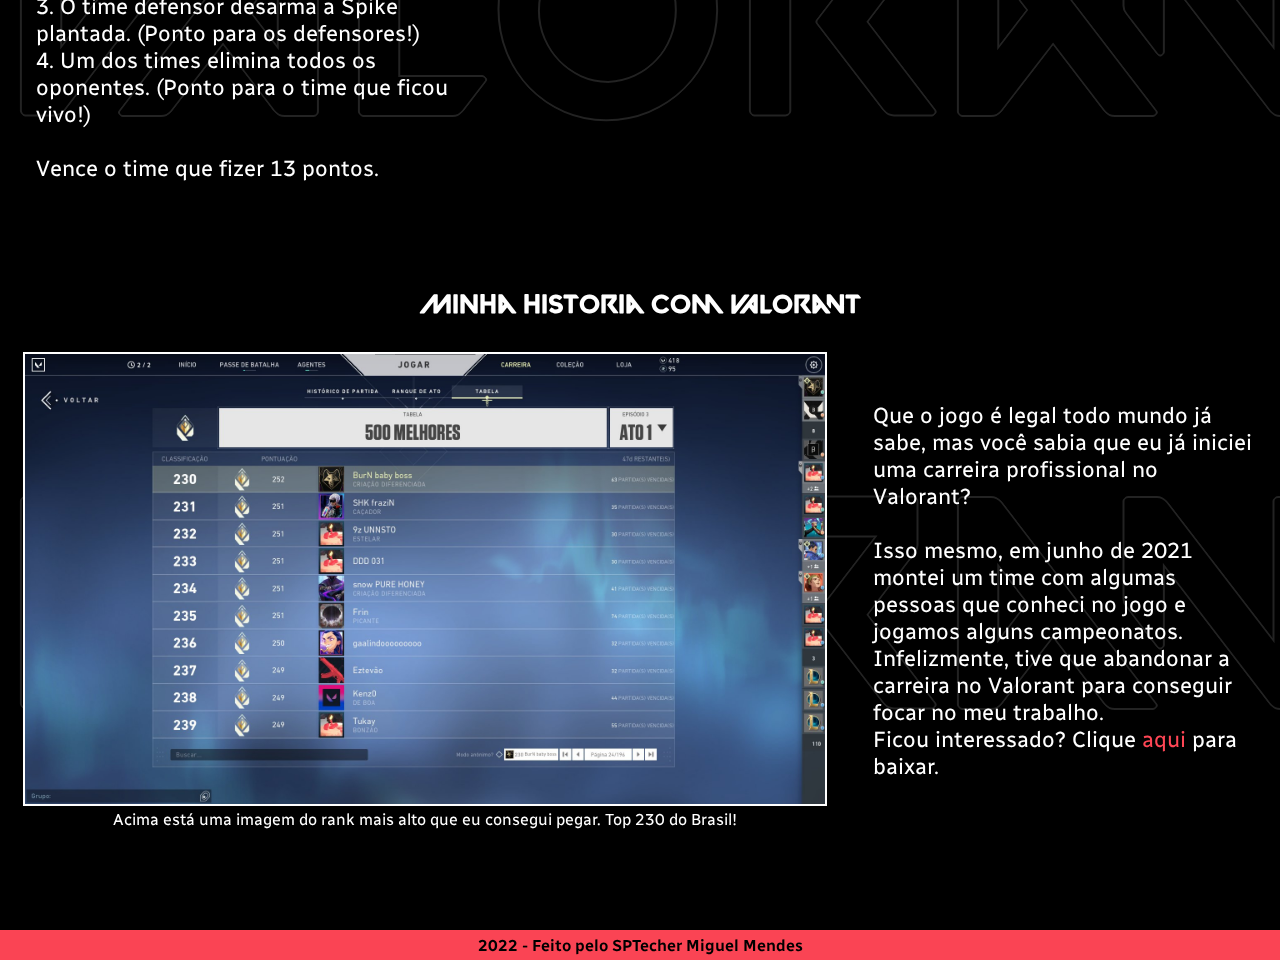
==== commit 7b298ec6: "Alteração no script de BD, modelagem e inclusão dos slides para apresentação" ====
--- a/site/public/index.html
+++ b/site/public/index.html
@@ -77,7 +77,7 @@
         <div class="video_highlight">
           <video src="videos/5k sem reload.mp4" controls loop>
             <script>
-              document.getElementsByTagName("video")[0].volume = 0.3;
+              document.getElementsByTagName("video")[1].volume = 0.2;
             </script>
           </video>
           <p>O vídeo acima é um exemplo meu jogando!</p>
--- a/site/public/style.css
+++ b/site/public/style.css
@@ -204,7 +204,7 @@
 
 .explicacao_jogo h2{
   font-family: 'VALORANT';
-  color: #ff4655;
+  color: rgb(255, 70, 85);
   margin: 0;
   font-size: 26px;
 }
